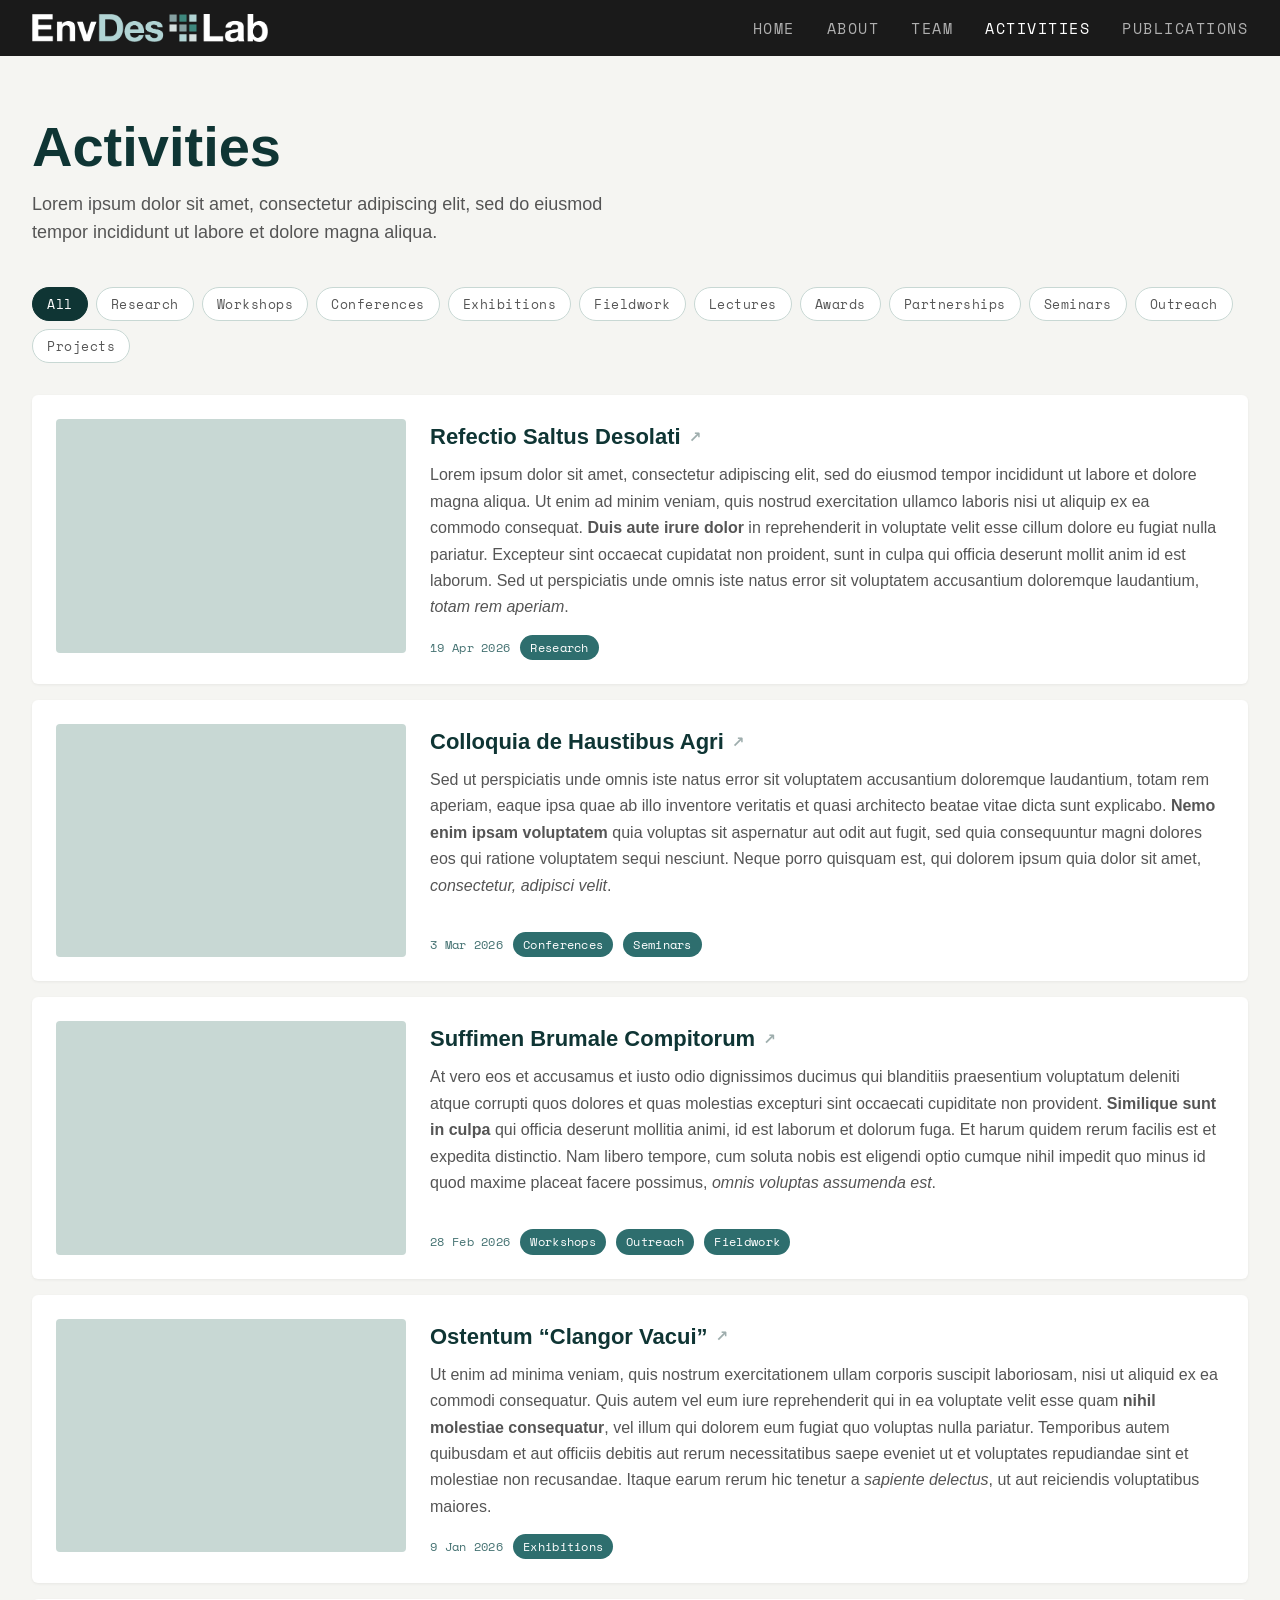
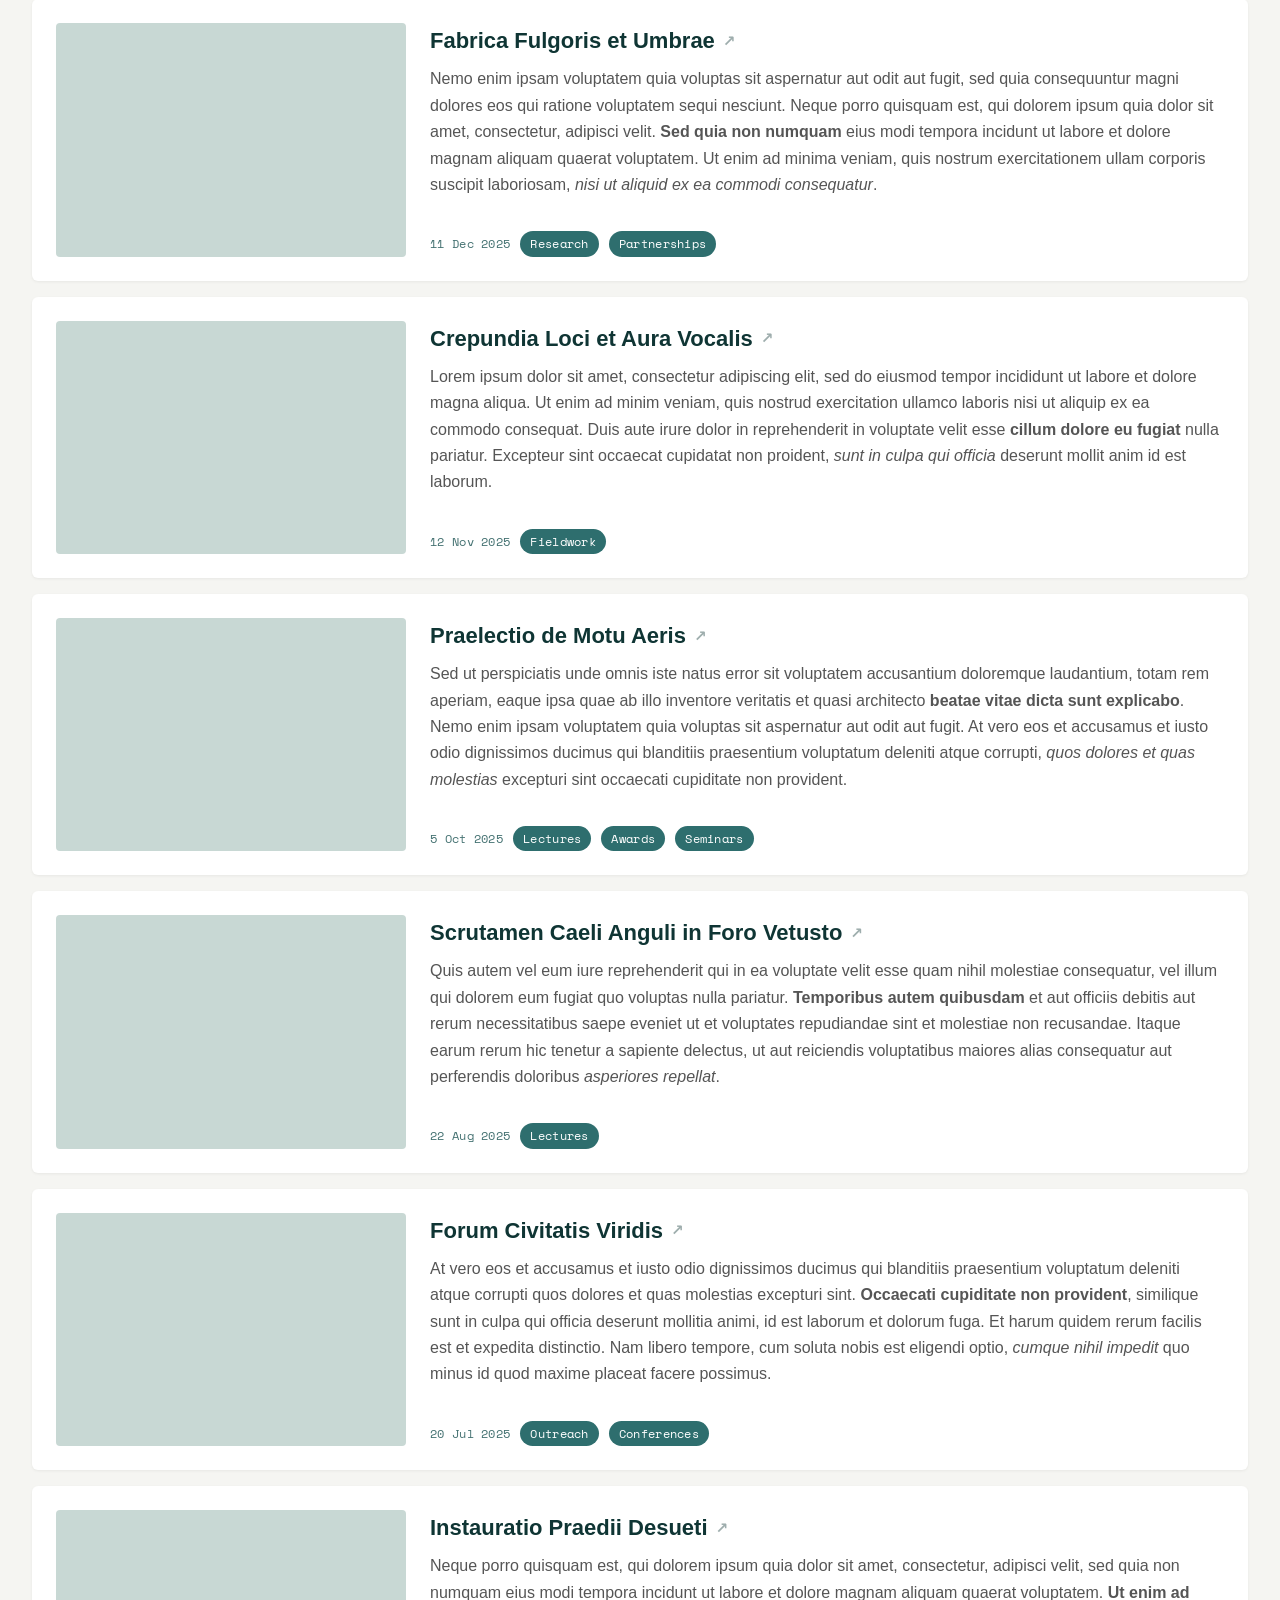
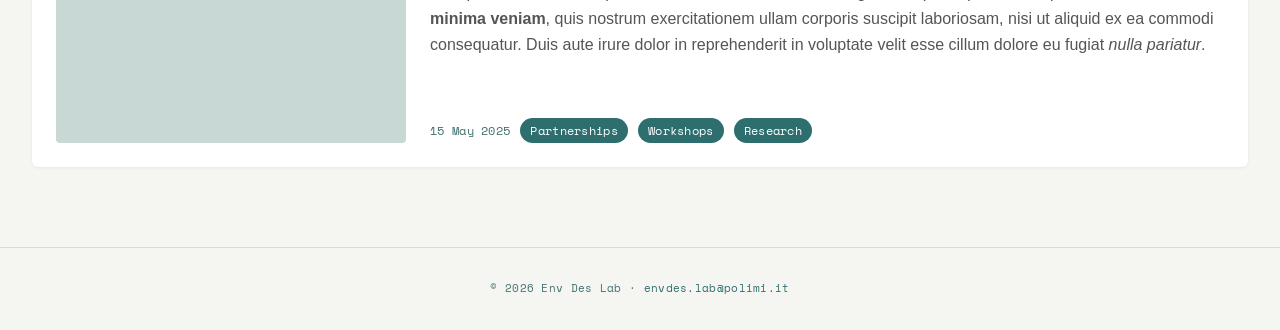
==== activities.html @ 18121215 "Initial commit — Env Des Lab website" ====
<!DOCTYPE html>
<html lang="it">
<head>
    <meta charset="UTF-8">
    <meta name="viewport" content="width=device-width, initial-scale=1.0">
    <title>Activities — Env Des Lab</title>
    <link rel="stylesheet" href="css/style.css">
    <link href="https://fonts.googleapis.com/css2?family=Space+Mono:wght@400;700&family=JetBrains+Mono:wght@400;700&display=swap" rel="stylesheet">
    <style>
        :root {
            --deep: #1A1A1A;
            --dark-teal: #0F3534;
            --teal: #2E6E6E;
            --accent: #0D9488;
            --light-teal: #8AABAB;
        }
        .nav { background: var(--deep); }
        .nav-logo { display: flex; align-items: center; }
        .nav-logo img { height: 28px; width: auto; }
        .nav-links a { color: rgba(255,255,255,0.65); }
        .nav-links a:hover, .nav-links a.active { color: #fff; }

        .page-header { padding: 60px 0 40px; }
        .page-header h1 {
            font-size: 56px; font-weight: 700;
            color: var(--dark-teal); margin-bottom: 12px;
        }
        .page-header p {
            font-size: 18px; color: #555;
            max-width: 600px; line-height: 1.6;
        }

        .filter-btn {
            border: 1px solid #c8d8d4; color: #555; background: #fff;
        }
        .filter-btn:hover { border-color: var(--teal); color: var(--teal); }
        .filter-btn.active { background: var(--dark-teal); color: #fff; border-color: var(--dark-teal); }

        .posts-list {
            display: flex; flex-direction: column;
            gap: 16px; margin-bottom: 64px;
        }

        .post-card {
            display: flex; gap: 24px;
            background: #fff; padding: 24px;
            border-radius: 6px;
            box-shadow: 0 1px 3px rgba(0,0,0,0.06);
            transition: box-shadow 0.2s, transform 0.2s;
            text-decoration: none; color: inherit;
        }
        .post-card:hover {
            box-shadow: 0 6px 20px rgba(0,0,0,0.1);
            transform: translateY(-2px);
        }
        .post-card.hidden { display: none; }

        .post-image {
            width: 350px; height: auto;
            aspect-ratio: 3/2;
            background: #C8D8D4; border-radius: 4px;
            flex-shrink: 0;
            align-self: flex-start;
        }

        .post-content {
            flex: 1; display: flex; flex-direction: column;
            justify-content: space-between;
        }

        .post-title {
            font-size: 22px; font-weight: 600;
            color: var(--dark-teal); margin-bottom: 8px;
            display: flex; align-items: center; gap: 8px;
        }
        .post-title::after {
            content: '\2197'; font-size: 15px; opacity: 0.4;
        }

        .post-text {
            font-size: 16px; color: #555;
            line-height: 1.65; margin-bottom: 14px;
        }

        .post-meta-row {
            display: flex; align-items: center;
            gap: 10px; flex-wrap: wrap;
        }

        .meta { color: #457272; font-size: 12px; }

        .category-badge {
            display: inline-block;
            background: var(--teal); color: #fff;
            padding: 3px 10px; border-radius: 100px;
            font-family: var(--font-mono); font-size: 12px;
            letter-spacing: 0.3px;
        }

        .footer { border-color: var(--border); }
        .footer a { color: var(--teal); }
    </style>
</head>
<body>
    <nav class="nav">
        <div class="nav-inner">
            <a href="index.html" class="nav-logo">
                <img src="img/logo-inline-neg.png" alt="Env Des Lab">
            </a>
            <div class="nav-links">
                <a href="index.html">Home</a>
                <a href="#">About</a>
                <a href="team.html">Team</a>
                <a href="activities.html" class="active">Activities</a>
                <a href="publications.html">Publications</a>
            </div>
        </div>
    </nav>

    <main class="container">
        <div class="page-header">
            <h1>Activities</h1>
            <p>Lorem ipsum dolor sit amet, consectetur adipiscing elit, sed do eiusmod tempor incididunt ut labore et dolore magna aliqua.</p>
        </div>

        <div class="filters">
            <button class="filter-btn active" data-filter="all">All</button>
            <button class="filter-btn" data-filter="research">Research</button>
            <button class="filter-btn" data-filter="workshops">Workshops</button>
            <button class="filter-btn" data-filter="conferences">Conferences</button>
            <button class="filter-btn" data-filter="exhibitions">Exhibitions</button>
            <button class="filter-btn" data-filter="fieldwork">Fieldwork</button>
            <button class="filter-btn" data-filter="lectures">Lectures</button>
            <button class="filter-btn" data-filter="awards">Awards</button>
            <button class="filter-btn" data-filter="partnerships">Partnerships</button>
            <button class="filter-btn" data-filter="seminars">Seminars</button>
            <button class="filter-btn" data-filter="outreach">Outreach</button>
            <button class="filter-btn" data-filter="projects">Projects</button>
        </div>

        <!-- Posts in reverse chronological order -->
        <div class="posts-list">

            <!-- 1 cat -->
            <a href="#" class="post-card" data-category="research">
                <div class="post-image"></div>
                <div class="post-content">
                    <div>
                        <div class="post-title">Refectio Saltus Desolati</div>
                        <div class="post-text">Lorem ipsum dolor sit amet, consectetur adipiscing elit, sed do eiusmod tempor incididunt ut labore et dolore magna aliqua. Ut enim ad minim veniam, quis nostrud exercitation ullamco laboris nisi ut aliquip ex ea commodo consequat. <strong>Duis aute irure dolor</strong> in reprehenderit in voluptate velit esse cillum dolore eu fugiat nulla pariatur. Excepteur sint occaecat cupidatat non proident, sunt in culpa qui officia deserunt mollit anim id est laborum. Sed ut perspiciatis unde omnis iste natus error sit voluptatem accusantium doloremque laudantium, <em>totam rem aperiam</em>.</div>
                    </div>
                    <div class="post-meta-row">
                        <span class="meta">19 Apr 2026</span>
                        <span class="category-badge">Research</span>
                    </div>
                </div>
            </a>

            <!-- 2 cat -->
            <a href="#" class="post-card" data-category="conferences seminars">
                <div class="post-image"></div>
                <div class="post-content">
                    <div>
                        <div class="post-title">Colloquia de Haustibus Agri</div>
                        <div class="post-text">Sed ut perspiciatis unde omnis iste natus error sit voluptatem accusantium doloremque laudantium, totam rem aperiam, eaque ipsa quae ab illo inventore veritatis et quasi architecto beatae vitae dicta sunt explicabo. <strong>Nemo enim ipsam voluptatem</strong> quia voluptas sit aspernatur aut odit aut fugit, sed quia consequuntur magni dolores eos qui ratione voluptatem sequi nesciunt. Neque porro quisquam est, qui dolorem ipsum quia dolor sit amet, <em>consectetur, adipisci velit</em>.</div>
                    </div>
                    <div class="post-meta-row">
                        <span class="meta">3 Mar 2026</span>
                        <span class="category-badge">Conferences</span>
                        <span class="category-badge">Seminars</span>
                    </div>
                </div>
            </a>

            <!-- 3 cat -->
            <a href="#" class="post-card" data-category="workshops outreach fieldwork">
                <div class="post-image"></div>
                <div class="post-content">
                    <div>
                        <div class="post-title">Suffimen Brumale Compitorum</div>
                        <div class="post-text">At vero eos et accusamus et iusto odio dignissimos ducimus qui blanditiis praesentium voluptatum deleniti atque corrupti quos dolores et quas molestias excepturi sint occaecati cupiditate non provident. <strong>Similique sunt in culpa</strong> qui officia deserunt mollitia animi, id est laborum et dolorum fuga. Et harum quidem rerum facilis est et expedita distinctio. Nam libero tempore, cum soluta nobis est eligendi optio cumque nihil impedit quo minus id quod maxime placeat facere possimus, <em>omnis voluptas assumenda est</em>.</div>
                    </div>
                    <div class="post-meta-row">
                        <span class="meta">28 Feb 2026</span>
                        <span class="category-badge">Workshops</span>
                        <span class="category-badge">Outreach</span>
                        <span class="category-badge">Fieldwork</span>
                    </div>
                </div>
            </a>

            <!-- 1 cat -->
            <a href="#" class="post-card" data-category="exhibitions">
                <div class="post-image"></div>
                <div class="post-content">
                    <div>
                        <div class="post-title">Ostentum &ldquo;Clangor Vacui&rdquo;</div>
                        <div class="post-text">Ut enim ad minima veniam, quis nostrum exercitationem ullam corporis suscipit laboriosam, nisi ut aliquid ex ea commodi consequatur. Quis autem vel eum iure reprehenderit qui in ea voluptate velit esse quam <strong>nihil molestiae consequatur</strong>, vel illum qui dolorem eum fugiat quo voluptas nulla pariatur. Temporibus autem quibusdam et aut officiis debitis aut rerum necessitatibus saepe eveniet ut et voluptates repudiandae sint et molestiae non recusandae. Itaque earum rerum hic tenetur a <em>sapiente delectus</em>, ut aut reiciendis voluptatibus maiores.</div>
                    </div>
                    <div class="post-meta-row">
                        <span class="meta">9 Jan 2026</span>
                        <span class="category-badge">Exhibitions</span>
                    </div>
                </div>
            </a>

            <!-- 2 cat -->
            <a href="#" class="post-card" data-category="research partnerships">
                <div class="post-image"></div>
                <div class="post-content">
                    <div>
                        <div class="post-title">Fabrica Fulgoris et Umbrae</div>
                        <div class="post-text">Nemo enim ipsam voluptatem quia voluptas sit aspernatur aut odit aut fugit, sed quia consequuntur magni dolores eos qui ratione voluptatem sequi nesciunt. Neque porro quisquam est, qui dolorem ipsum quia dolor sit amet, consectetur, adipisci velit. <strong>Sed quia non numquam</strong> eius modi tempora incidunt ut labore et dolore magnam aliquam quaerat voluptatem. Ut enim ad minima veniam, quis nostrum exercitationem ullam corporis suscipit laboriosam, <em>nisi ut aliquid ex ea commodi consequatur</em>.</div>
                    </div>
                    <div class="post-meta-row">
                        <span class="meta">11 Dec 2025</span>
                        <span class="category-badge">Research</span>
                        <span class="category-badge">Partnerships</span>
                    </div>
                </div>
            </a>

            <!-- 1 cat -->
            <a href="#" class="post-card" data-category="fieldwork">
                <div class="post-image"></div>
                <div class="post-content">
                    <div>
                        <div class="post-title">Crepundia Loci et Aura Vocalis</div>
                        <div class="post-text">Lorem ipsum dolor sit amet, consectetur adipiscing elit, sed do eiusmod tempor incididunt ut labore et dolore magna aliqua. Ut enim ad minim veniam, quis nostrud exercitation ullamco laboris nisi ut aliquip ex ea commodo consequat. Duis aute irure dolor in reprehenderit in voluptate velit esse <strong>cillum dolore eu fugiat</strong> nulla pariatur. Excepteur sint occaecat cupidatat non proident, <em>sunt in culpa qui officia</em> deserunt mollit anim id est laborum.</div>
                    </div>
                    <div class="post-meta-row">
                        <span class="meta">12 Nov 2025</span>
                        <span class="category-badge">Fieldwork</span>
                    </div>
                </div>
            </a>

            <!-- 3 cat -->
            <a href="#" class="post-card" data-category="lectures awards seminars">
                <div class="post-image"></div>
                <div class="post-content">
                    <div>
                        <div class="post-title">Praelectio de Motu Aeris</div>
                        <div class="post-text">Sed ut perspiciatis unde omnis iste natus error sit voluptatem accusantium doloremque laudantium, totam rem aperiam, eaque ipsa quae ab illo inventore veritatis et quasi architecto <strong>beatae vitae dicta sunt explicabo</strong>. Nemo enim ipsam voluptatem quia voluptas sit aspernatur aut odit aut fugit. At vero eos et accusamus et iusto odio dignissimos ducimus qui blanditiis praesentium voluptatum deleniti atque corrupti, <em>quos dolores et quas molestias</em> excepturi sint occaecati cupiditate non provident.</div>
                    </div>
                    <div class="post-meta-row">
                        <span class="meta">5 Oct 2025</span>
                        <span class="category-badge">Lectures</span>
                        <span class="category-badge">Awards</span>
                        <span class="category-badge">Seminars</span>
                    </div>
                </div>
            </a>

            <!-- 1 cat -->
            <a href="#" class="post-card" data-category="lectures">
                <div class="post-image"></div>
                <div class="post-content">
                    <div>
                        <div class="post-title">Scrutamen Caeli Anguli in Foro Vetusto</div>
                        <div class="post-text">Quis autem vel eum iure reprehenderit qui in ea voluptate velit esse quam nihil molestiae consequatur, vel illum qui dolorem eum fugiat quo voluptas nulla pariatur. <strong>Temporibus autem quibusdam</strong> et aut officiis debitis aut rerum necessitatibus saepe eveniet ut et voluptates repudiandae sint et molestiae non recusandae. Itaque earum rerum hic tenetur a sapiente delectus, ut aut reiciendis voluptatibus maiores alias consequatur aut perferendis doloribus <em>asperiores repellat</em>.</div>
                    </div>
                    <div class="post-meta-row">
                        <span class="meta">22 Aug 2025</span>
                        <span class="category-badge">Lectures</span>
                    </div>
                </div>
            </a>

            <!-- 2 cat -->
            <a href="#" class="post-card" data-category="outreach conferences">
                <div class="post-image"></div>
                <div class="post-content">
                    <div>
                        <div class="post-title">Forum Civitatis Viridis</div>
                        <div class="post-text">At vero eos et accusamus et iusto odio dignissimos ducimus qui blanditiis praesentium voluptatum deleniti atque corrupti quos dolores et quas molestias excepturi sint. <strong>Occaecati cupiditate non provident</strong>, similique sunt in culpa qui officia deserunt mollitia animi, id est laborum et dolorum fuga. Et harum quidem rerum facilis est et expedita distinctio. Nam libero tempore, cum soluta nobis est eligendi optio, <em>cumque nihil impedit</em> quo minus id quod maxime placeat facere possimus.</div>
                    </div>
                    <div class="post-meta-row">
                        <span class="meta">20 Jul 2025</span>
                        <span class="category-badge">Outreach</span>
                        <span class="category-badge">Conferences</span>
                    </div>
                </div>
            </a>

            <!-- 3 cat -->
            <a href="#" class="post-card" data-category="partnerships workshops research">
                <div class="post-image"></div>
                <div class="post-content">
                    <div>
                        <div class="post-title">Instauratio Praedii Desueti</div>
                        <div class="post-text">Neque porro quisquam est, qui dolorem ipsum quia dolor sit amet, consectetur, adipisci velit, sed quia non numquam eius modi tempora incidunt ut labore et dolore magnam aliquam quaerat voluptatem. <strong>Ut enim ad minima veniam</strong>, quis nostrum exercitationem ullam corporis suscipit laboriosam, nisi ut aliquid ex ea commodi consequatur. Duis aute irure dolor in reprehenderit in voluptate velit esse cillum dolore eu fugiat <em>nulla pariatur</em>.</div>
                    </div>
                    <div class="post-meta-row">
                        <span class="meta">15 May 2025</span>
                        <span class="category-badge">Partnerships</span>
                        <span class="category-badge">Workshops</span>
                        <span class="category-badge">Research</span>
                    </div>
                </div>
            </a>

        </div>
    </main>

    <footer class="footer">
        <p>&copy; 2026 Env Des Lab &middot; <a href="mailto:envdes.lab@polimi.it">envdes.lab@polimi.it</a></p>
    </footer>

    <script>
        const filterButtons = document.querySelectorAll('.filter-btn');
        const postCards = document.querySelectorAll('.post-card');

        filterButtons.forEach(button => {
            button.addEventListener('click', function () {
                const filterValue = this.dataset.filter;
                filterButtons.forEach(b => b.classList.remove('active'));
                this.classList.add('active');
                postCards.forEach(card => {
                    var categories = card.dataset.category.split(' ');
                    if (filterValue === 'all' || categories.indexOf(filterValue) !== -1) {
                        card.classList.remove('hidden');
                    } else {
                        card.classList.add('hidden');
                    }
                });
            });
        });
    </script>
</body>
</html>
---- css/style.css ----
/* ========================================================
   Env Des Lab — Global Styles
   Palette: Fathom
   #1A1A1A · #0F3534 · #2E6E6E · #0D9488 · #8AABAB
   Fonts:  Helvetica / Arial (primary)
           Space Mono (data/captions)
           JetBrains Mono (logo "lab" only)
   ======================================================== */

@import url('https://fonts.googleapis.com/css2?family=Space+Mono:wght@400;700&family=JetBrains+Mono:wght@400;700&display=swap');

/* --- Tokens --- */
:root {
  --deep: #1A1A1A;
  --dark-teal: #0F3534;
  --teal: #2E6E6E;
  --accent: #0D9488;
  --light-teal: #8AABAB;
  --bg: #F5F5F2;
  --card-bg: #FFFFFF;
  --text-primary: #1A1A1A;
  --text-secondary: #555555;
  --text-muted: #457272;
  --border: #D4DDD8;

  --font-primary: Helvetica, Arial, system-ui, sans-serif;
  --font-mono: 'Space Mono', monospace;
  --font-logo-lab: 'JetBrains Mono', monospace;

  --max-w: 1440px;
  --gutter: 32px;
  --radius: 6px;
}

/* --- Reset --- */
*, *::before, *::after { box-sizing: border-box; margin: 0; padding: 0; }
html { font-size: 16px; scroll-behavior: smooth; }
body {
  font-family: var(--font-primary);
  background: var(--bg);
  color: var(--text-primary);
  line-height: 1.6;
  -webkit-font-smoothing: antialiased;
}
img { max-width: 100%; display: block; }
a { color: inherit; text-decoration: none; }
button { font-family: inherit; cursor: pointer; border: none; background: none; }

/* --- Layout --- */
.container { width: calc(100% - 2 * var(--gutter)); max-width: var(--max-w); margin: 0 auto; }

/* --- Navigation --- */
.nav {
  position: sticky;
  top: 0;
  z-index: 100;
  background: var(--deep);
  padding: 0 var(--gutter);
}
.nav-inner {
  max-width: var(--max-w);
  margin: 0 auto;
  display: flex;
  align-items: center;
  justify-content: space-between;
  height: 56px;
}
.nav-logo {
  display: flex;
  align-items: center;
}
.nav-logo img {
  height: 28px;
  width: auto;
}
.nav-links { display: flex; gap: 32px; }
.nav-links a {
  font-family: var(--font-mono);
  font-size: 15px;
  letter-spacing: 1.5px;
  text-transform: uppercase;
  color: rgba(255,255,255,0.65);
  transition: color 0.2s;
}
.nav-links a:hover,
.nav-links a.active { color: #fff; }

/* --- Page Header --- */
.page-header {
  padding: 64px 0 40px;
}
.page-header h1 {
  font-size: 56px;
  font-weight: 700;
  line-height: 1.1;
  color: var(--dark-teal);
}
.page-header p {
  margin-top: 12px;
  font-size: 18px;
  color: var(--text-secondary);
  max-width: 560px;
}

/* --- Cards --- */
.card {
  background: var(--card-bg);
  border-radius: var(--radius);
  overflow: hidden;
  box-shadow: 0 1px 3px rgba(0,0,0,0.04);
  transition: box-shadow 0.2s, transform 0.2s;
}
.card:hover {
  box-shadow: 0 4px 16px rgba(0,0,0,0.08);
  transform: translateY(-2px);
}

/* --- Tags / Filters --- */
.filters {
  display: flex;
  flex-wrap: wrap;
  gap: 8px;
  margin-bottom: 32px;
}
.filter-btn {
  font-family: var(--font-mono);
  font-size: 13px;
  letter-spacing: 0.5px;
  padding: 6px 14px;
  border-radius: 100px;
  border: 1px solid var(--border);
  color: var(--text-secondary);
  background: var(--card-bg);
  transition: all 0.15s;
}
.filter-btn:hover {
  border-color: var(--teal);
  color: var(--teal);
}
.filter-btn.active {
  background: var(--dark-teal);
  color: #fff;
  border-color: var(--dark-teal);
}

/* --- Meta --- */
.meta {
  font-family: var(--font-mono);
  font-size: 11px;
  color: var(--text-muted);
  letter-spacing: 0.3px;
}
.meta-tag {
  display: inline-block;
  font-family: var(--font-mono);
  font-size: 10px;
  letter-spacing: 0.3px;
  padding: 2px 8px;
  border-radius: 100px;
  background: #D6E8E4;
  color: var(--dark-teal);
}

/* --- Footer --- */
.footer {
  margin-top: 80px;
  padding: 32px 0;
  border-top: 1px solid var(--border);
  text-align: center;
}
.footer p {
  font-family: var(--font-mono);
  font-size: 11px;
  color: var(--text-muted);
  letter-spacing: 0.3px;
}
.footer a { color: var(--teal); }
.footer a:hover { text-decoration: underline; }

/* --- Utilities --- */
.sr-only { position: absolute; width: 1px; height: 1px; overflow: hidden; clip: rect(0,0,0,0); }
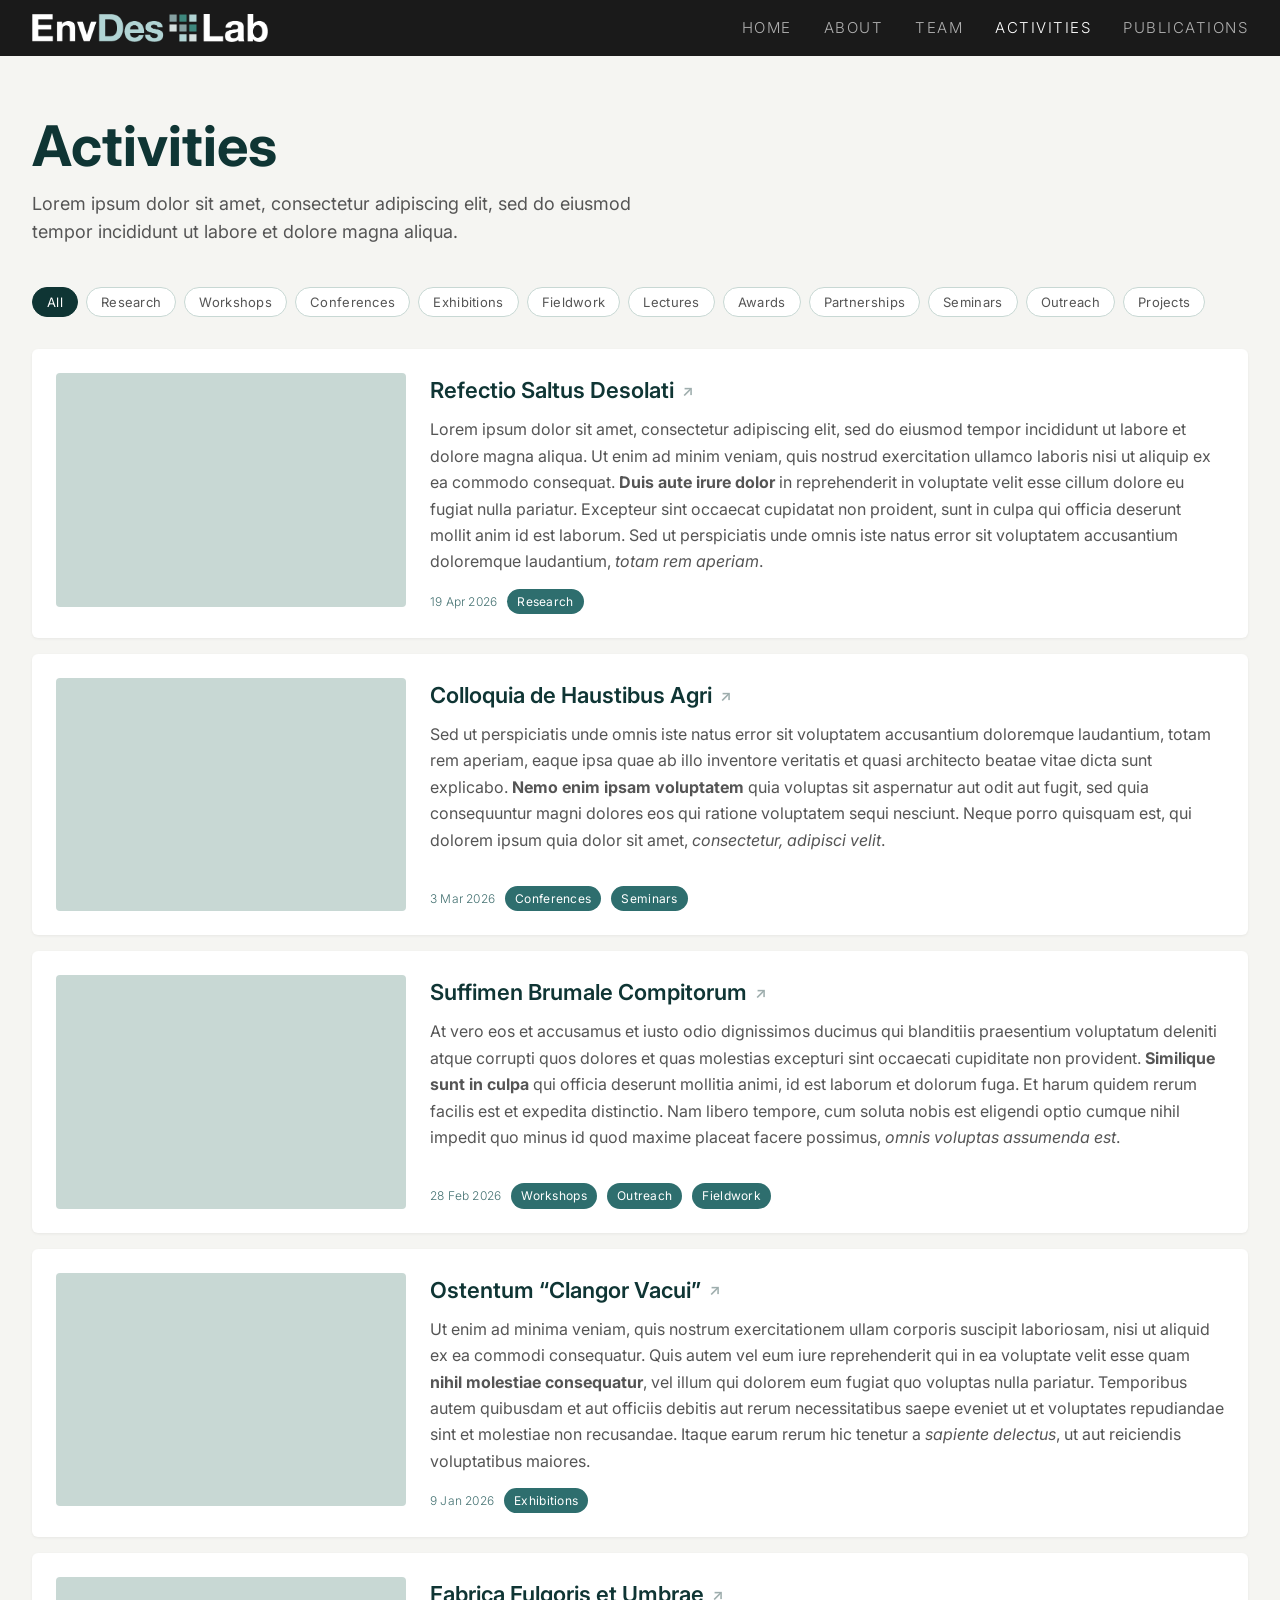
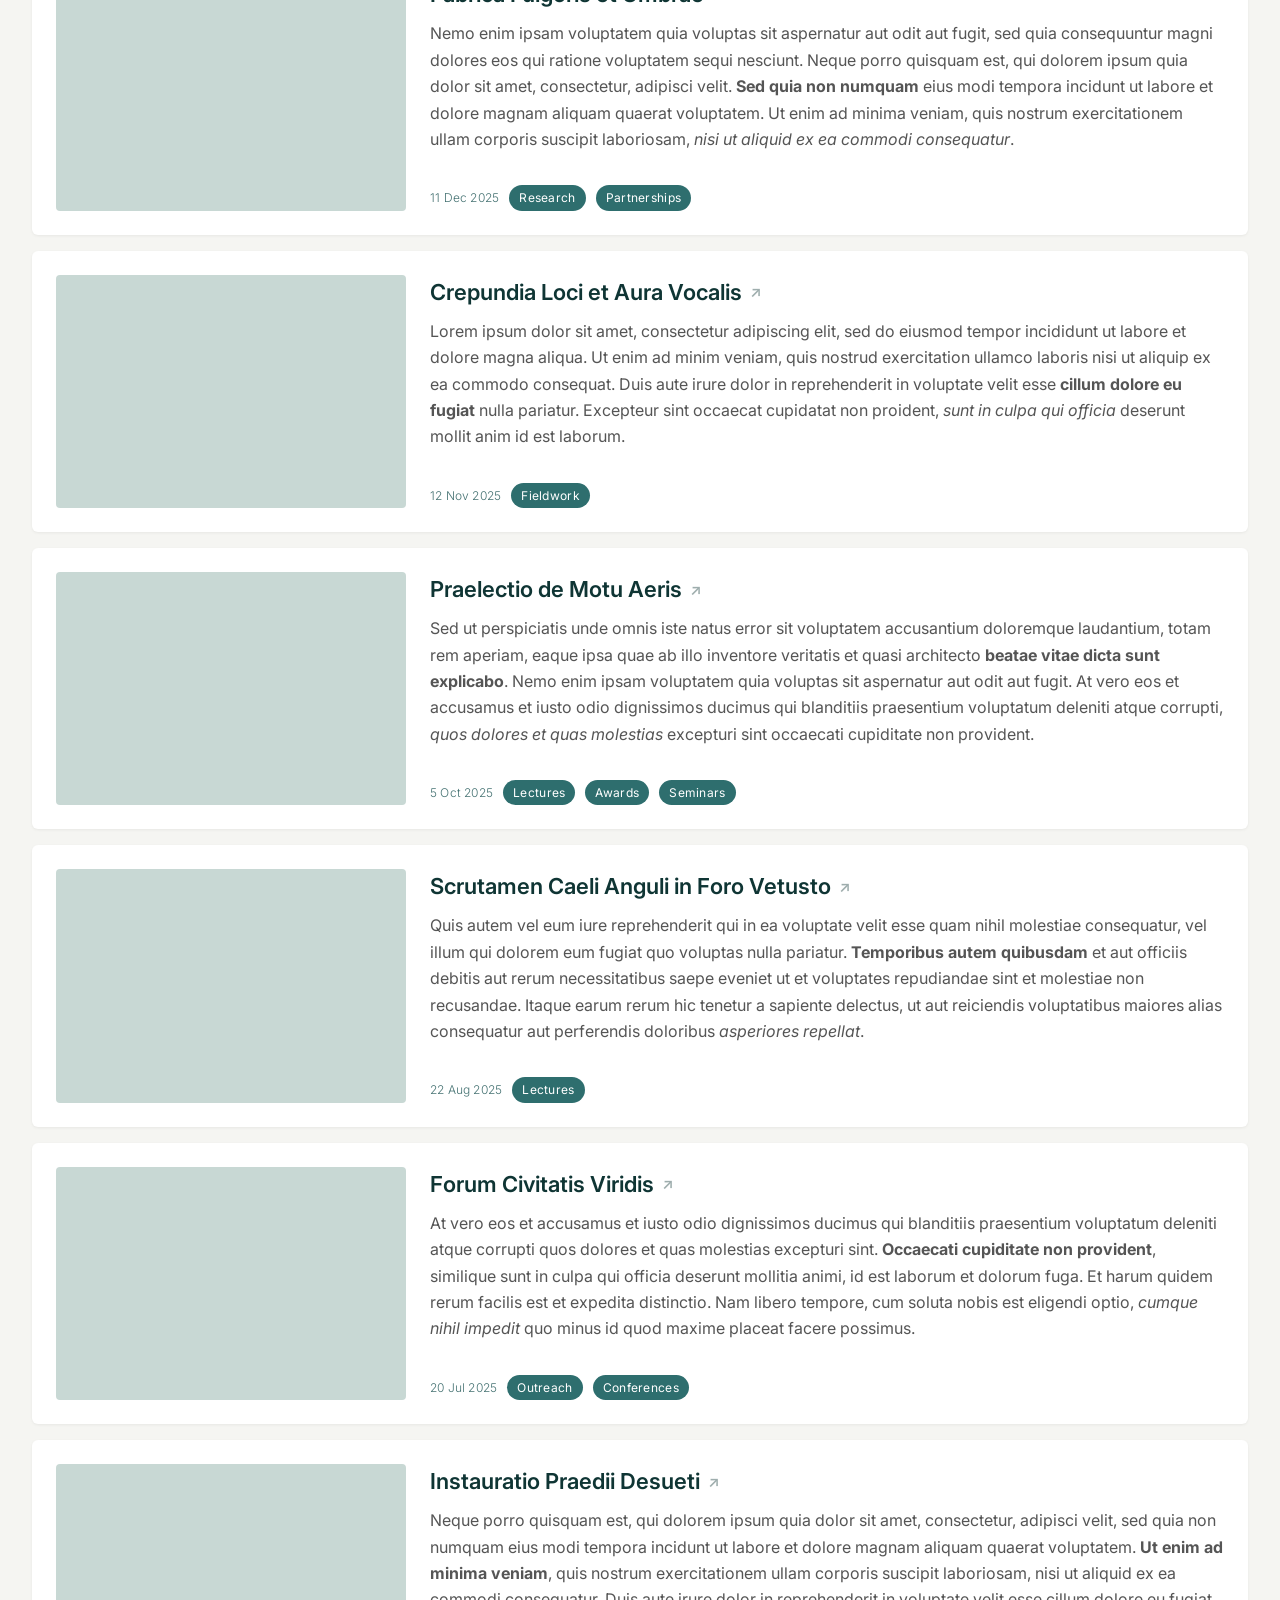
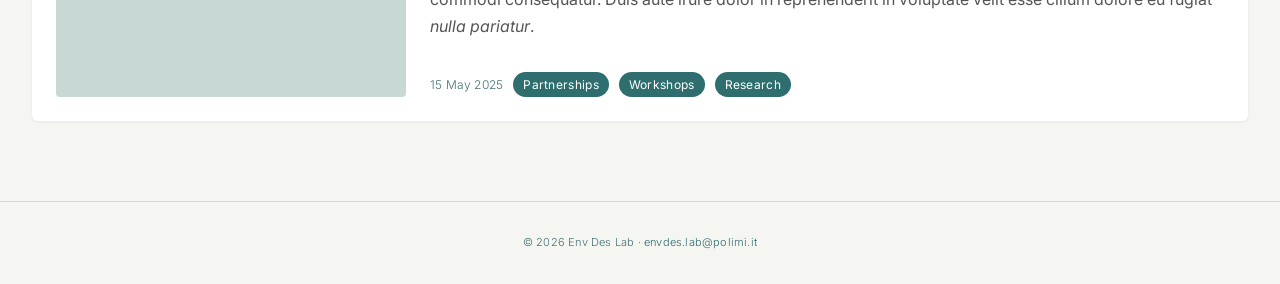
==== commit 227335de: "Restore bold weights on headings" ====
--- a/activities.html
+++ b/activities.html
@@ -5,7 +5,7 @@
     <meta name="viewport" content="width=device-width, initial-scale=1.0">
     <title>Activities — Env Des Lab</title>
     <link rel="stylesheet" href="css/style.css">
-    <link href="https://fonts.googleapis.com/css2?family=Space+Mono:wght@400;700&family=JetBrains+Mono:wght@400;700&display=swap" rel="stylesheet">
+    <link href="https://fonts.googleapis.com/css2?family=Inter:wght@300;400;500;600;700&family=JetBrains+Mono:wght@400;700&display=swap" rel="stylesheet">
     <style>
         :root {
             --deep: #1A1A1A;
@@ -22,6 +22,7 @@
 
         .page-header { padding: 60px 0 40px; }
         .page-header h1 {
+            font-family: var(--font-primary);
             font-size: 56px; font-weight: 700;
             color: var(--dark-teal); margin-bottom: 12px;
         }
@@ -69,6 +70,7 @@
         }
 
         .post-title {
+            font-family: var(--font-primary);
             font-size: 22px; font-weight: 600;
             color: var(--dark-teal); margin-bottom: 8px;
             display: flex; align-items: center; gap: 8px;
@@ -93,7 +95,7 @@
             display: inline-block;
             background: var(--teal); color: #fff;
             padding: 3px 10px; border-radius: 100px;
-            font-family: var(--font-mono); font-size: 12px;
+            font-family: var(--font-secondary); font-size: 12px;
             letter-spacing: 0.3px;
         }
 
--- a/css/style.css
+++ b/css/style.css
@@ -2,12 +2,12 @@
    Env Des Lab — Global Styles
    Palette: Fathom
    #1A1A1A · #0F3534 · #2E6E6E · #0D9488 · #8AABAB
-   Fonts:  Helvetica / Arial (primary)
-           Space Mono (data/captions)
+   Fonts:  Inter (body)
+           Instrument Serif (headings)
            JetBrains Mono (logo "lab" only)
    ======================================================== */
 
-@import url('https://fonts.googleapis.com/css2?family=Space+Mono:wght@400;700&family=JetBrains+Mono:wght@400;700&display=swap');
+@import url('https://fonts.googleapis.com/css2?family=Inter:wght@300;400;500;600;700&family=JetBrains+Mono:wght@400;700&display=swap');
 
 /* --- Tokens --- */
 :root {
@@ -23,8 +23,9 @@
   --text-muted: #457272;
   --border: #D4DDD8;
 
-  --font-primary: Helvetica, Arial, system-ui, sans-serif;
-  --font-mono: 'Space Mono', monospace;
+  --font-primary: 'Inter', system-ui, sans-serif;
+  --font-heading: 'Instrument Serif', Georgia, serif;
+  --font-secondary: 'Inter', system-ui, sans-serif;
   --font-logo-lab: 'JetBrains Mono', monospace;
 
   --max-w: 1440px;
@@ -75,8 +76,9 @@
 }
 .nav-links { display: flex; gap: 32px; }
 .nav-links a {
-  font-family: var(--font-mono);
+  font-family: var(--font-secondary);
   font-size: 15px;
+  font-weight: 300;
   letter-spacing: 1.5px;
   text-transform: uppercase;
   color: rgba(255,255,255,0.65);
@@ -90,6 +92,7 @@
   padding: 64px 0 40px;
 }
 .page-header h1 {
+  font-family: var(--font-primary);
   font-size: 56px;
   font-weight: 700;
   line-height: 1.1;
@@ -123,9 +126,10 @@
   margin-bottom: 32px;
 }
 .filter-btn {
-  font-family: var(--font-mono);
+  font-family: var(--font-secondary);
   font-size: 13px;
-  letter-spacing: 0.5px;
+  font-weight: 400;
+  letter-spacing: 0.3px;
   padding: 6px 14px;
   border-radius: 100px;
   border: 1px solid var(--border);
@@ -145,16 +149,18 @@
 
 /* --- Meta --- */
 .meta {
-  font-family: var(--font-mono);
+  font-family: var(--font-secondary);
   font-size: 11px;
+  font-weight: 300;
   color: var(--text-muted);
-  letter-spacing: 0.3px;
+  letter-spacing: 0.2px;
 }
 .meta-tag {
   display: inline-block;
-  font-family: var(--font-mono);
+  font-family: var(--font-secondary);
   font-size: 10px;
-  letter-spacing: 0.3px;
+  font-weight: 400;
+  letter-spacing: 0.2px;
   padding: 2px 8px;
   border-radius: 100px;
   background: #D6E8E4;
@@ -169,10 +175,11 @@
   text-align: center;
 }
 .footer p {
-  font-family: var(--font-mono);
+  font-family: var(--font-secondary);
   font-size: 11px;
+  font-weight: 300;
   color: var(--text-muted);
-  letter-spacing: 0.3px;
+  letter-spacing: 0.2px;
 }
 .footer a { color: var(--teal); }
 .footer a:hover { text-decoration: underline; }
